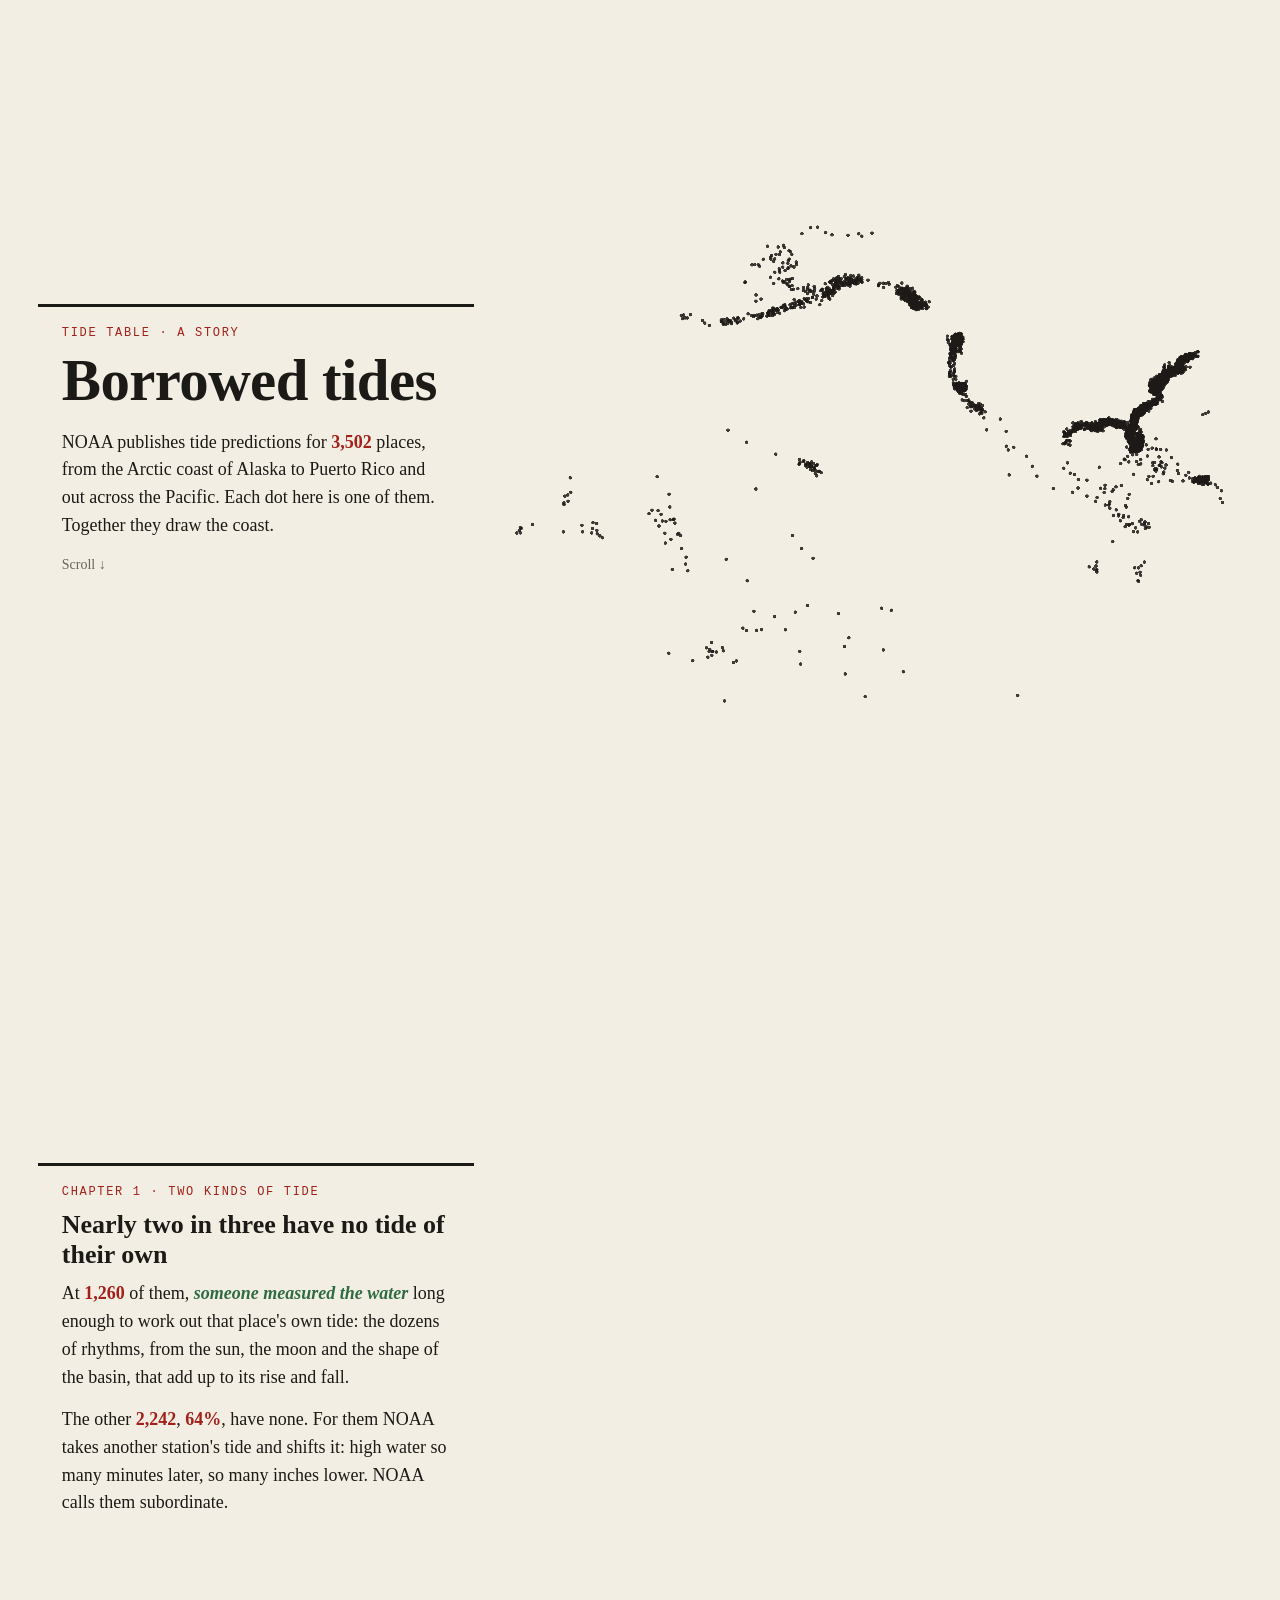
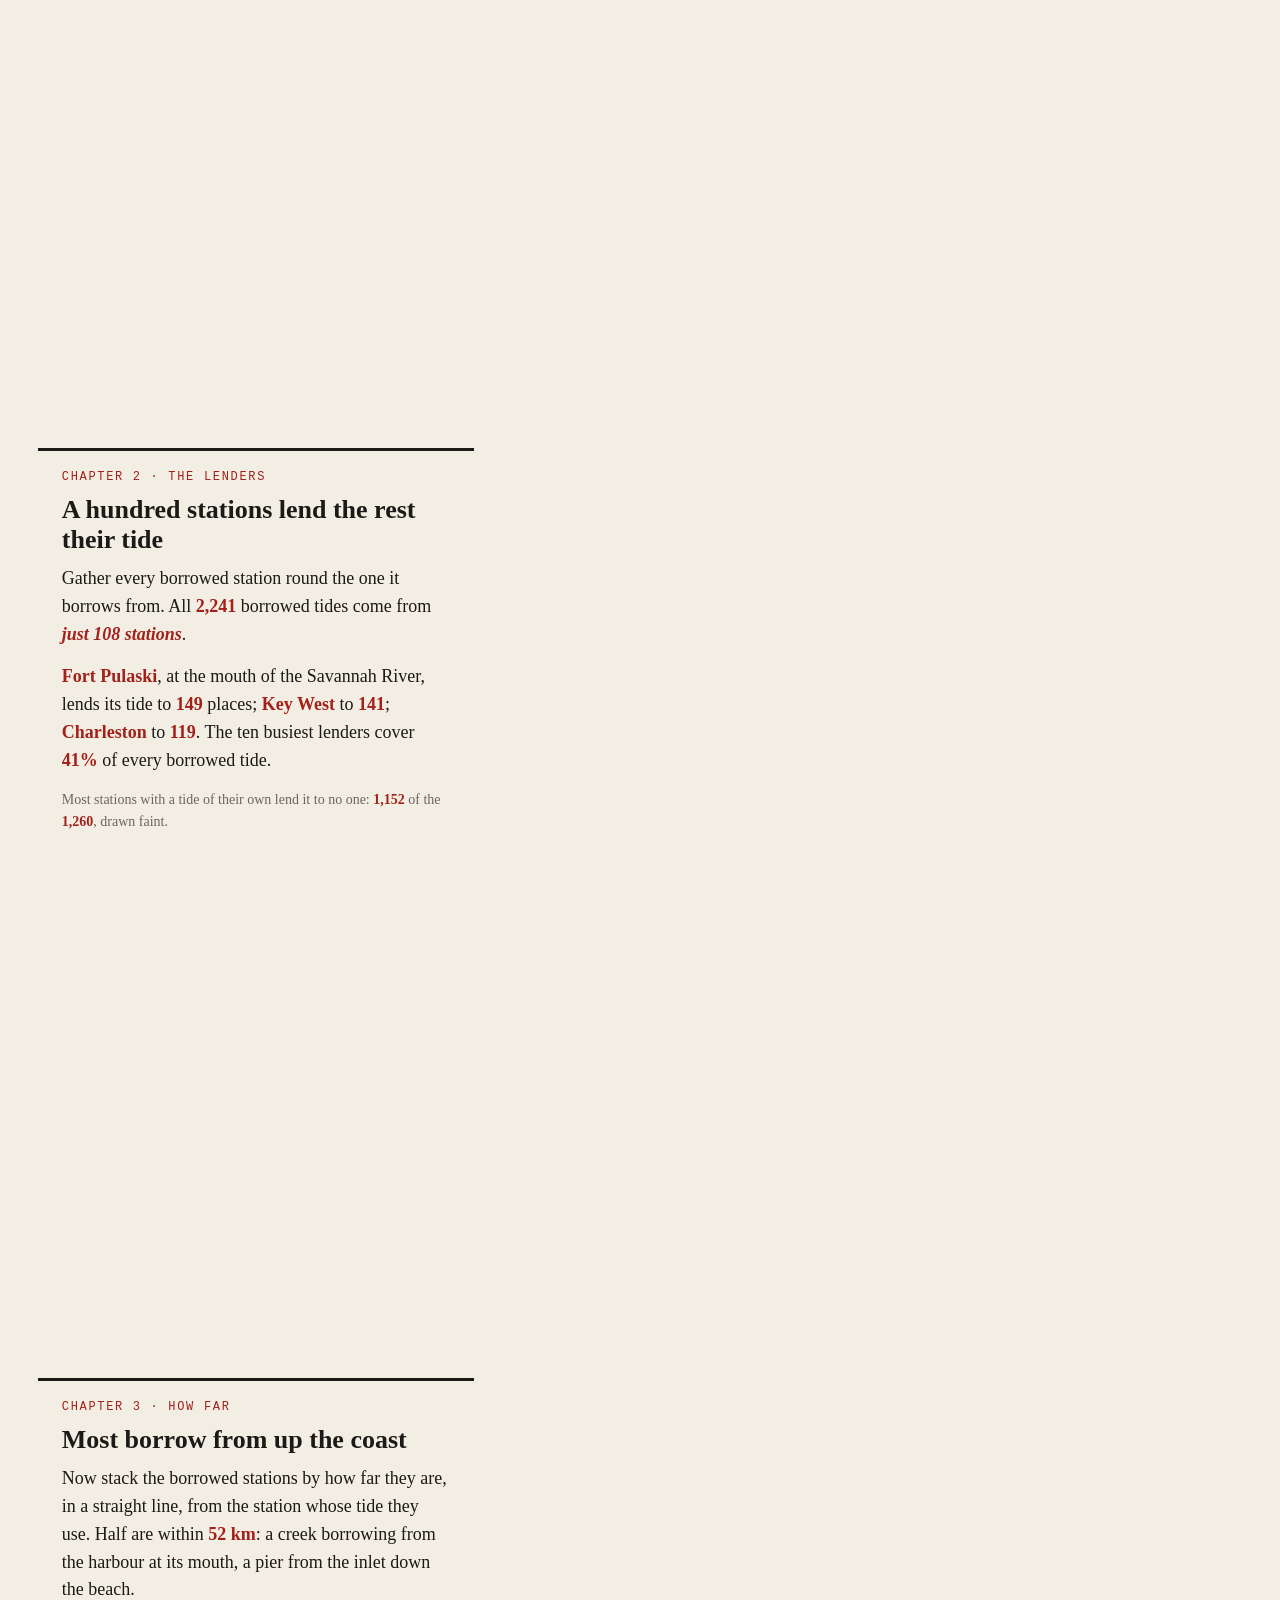
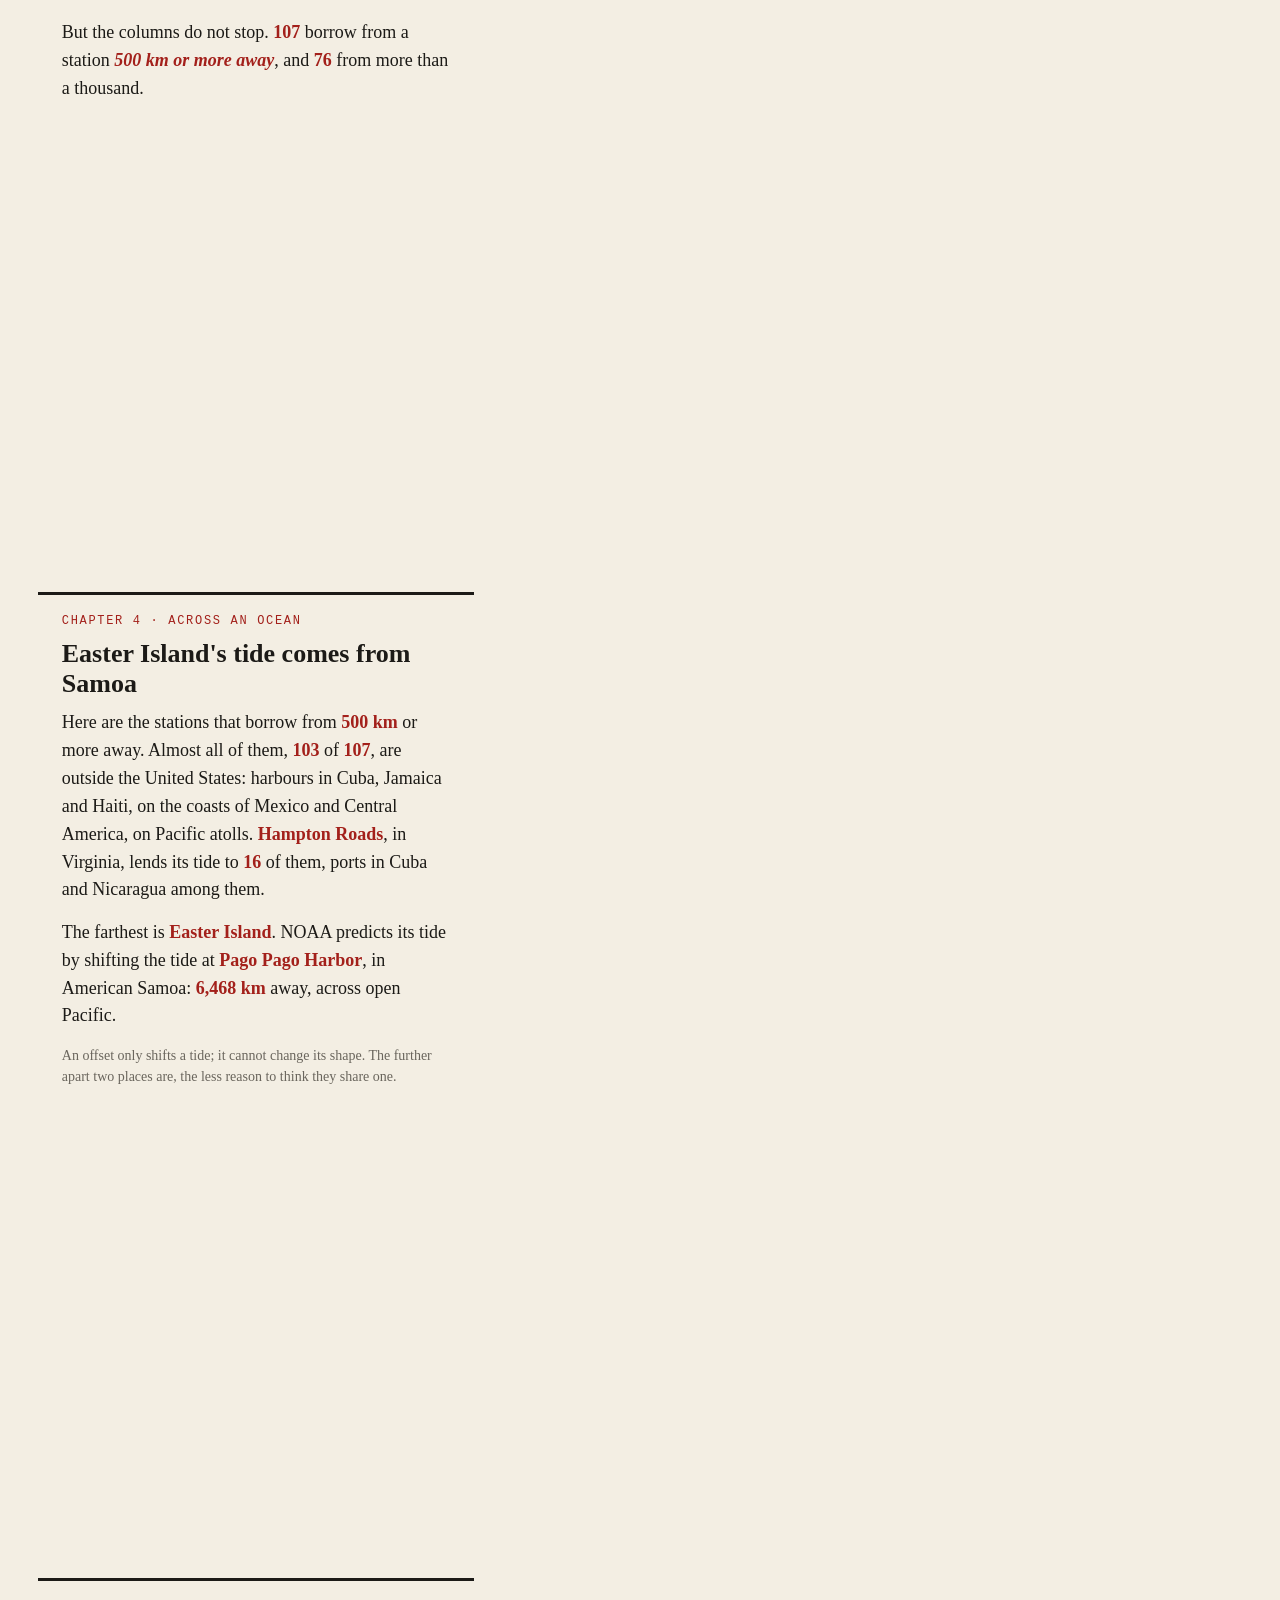
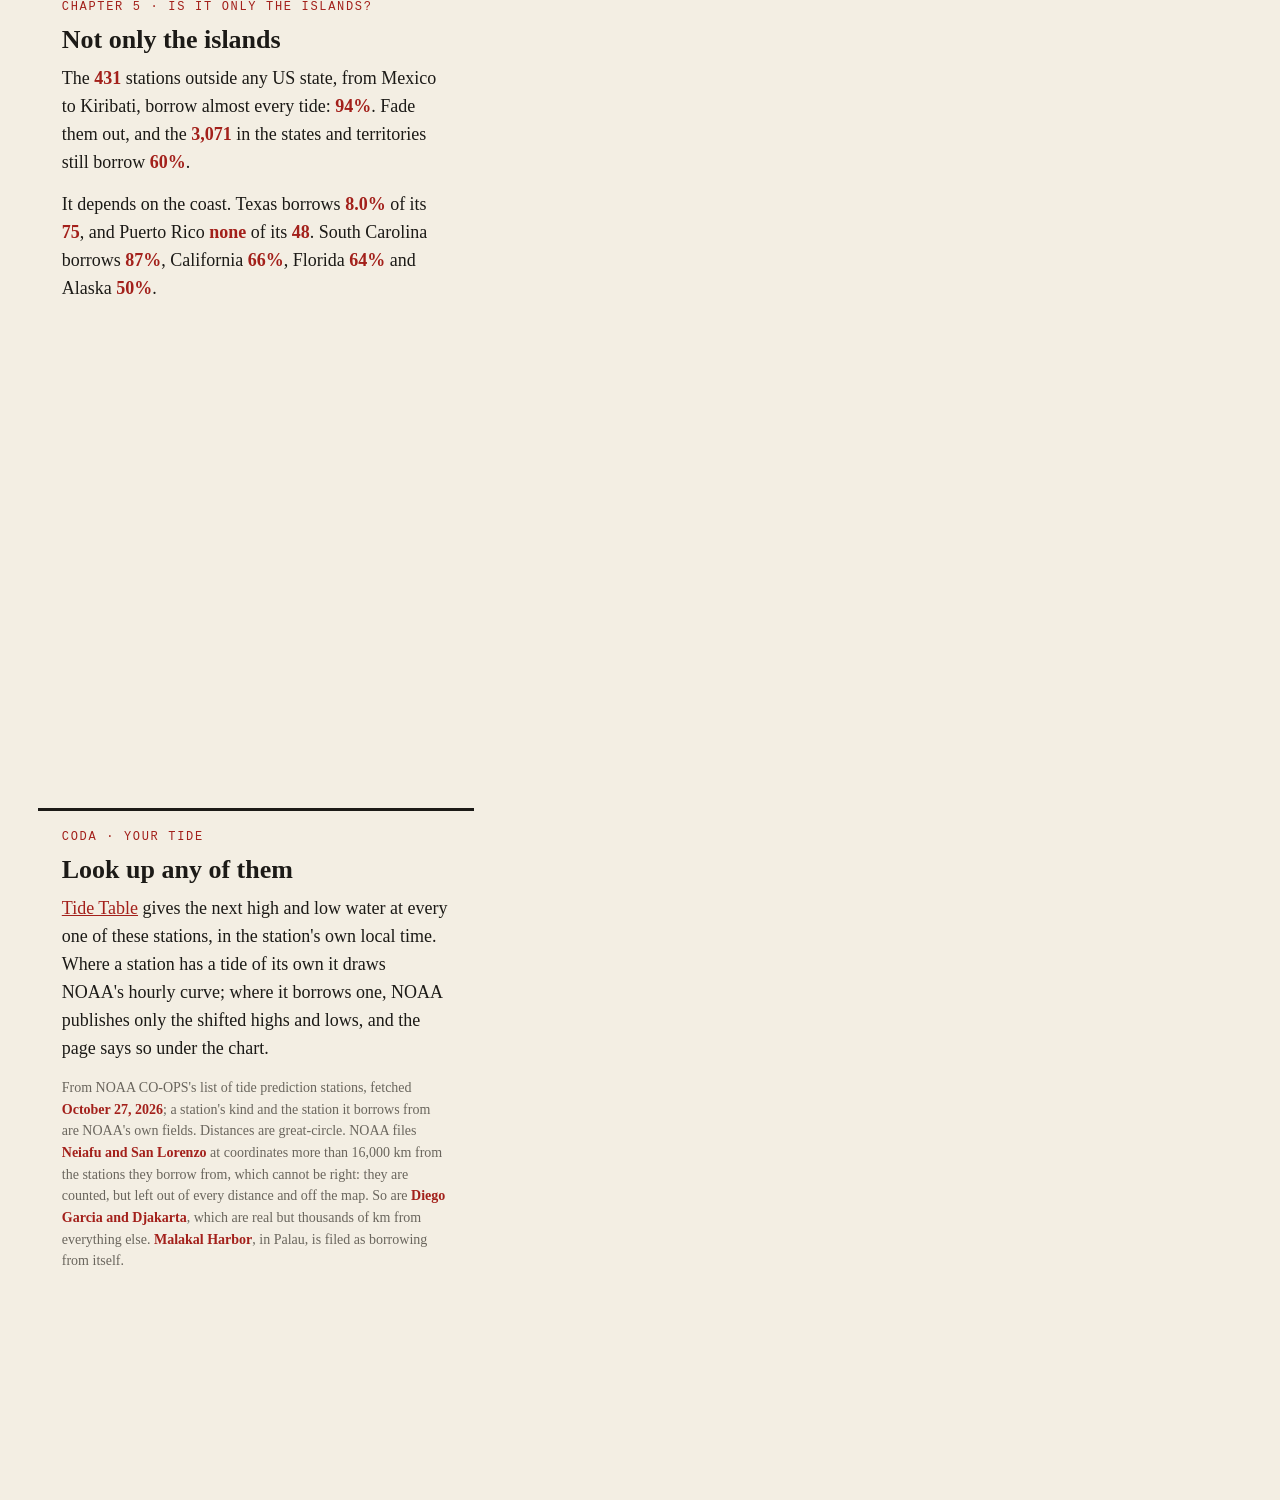
==== story/index.html @ a27103e4 "Update Tide Table 2026-11-16 🤖 Generated with [Claude Code](https://claude.com/claude-code)" ====
<!doctype html>
<html lang="en">
<head>
<meta charset="utf-8">
<meta name="viewport" content="width=device-width, initial-scale=1">
<title>Borrowed Tides · most of NOAA's tide tables are another place's tide, shifted</title>
<meta name="description" content="A scrolling story from NOAA's own station list: nearly two in three of the places NOAA predicts tides for have no tide of their own, and borrow one from just over a hundred stations, some of them an ocean away.">
<link rel="stylesheet" href="style.css">
</head>
<body>
<div id="plot" aria-hidden="true"><div id="axes"></div></div>
<canvas id="gl" aria-hidden="true"></canvas>
<p id="err" role="alert"></p>
<main>

<section class="step" data-kind="map"><div>
  <p class="kicker">Tide Table · a story</p>
  <h1>Borrowed tides</h1>
  <p>NOAA publishes tide predictions for <b data-fact="n"></b> places, from the Arctic
  coast of Alaska to Puerto Rico and out across the Pacific. Each dot here is one of them.
  Together they draw the coast.</p>
  <p class="small">Scroll ↓</p>
</div></section>

<section class="step" data-kind="kind"><div>
  <p class="kicker">Chapter 1 · Two kinds of tide</p>
  <h2>Nearly two in three have no tide of their own</h2>
  <p>At <b data-fact="ref"></b> of them, <span class="w own">someone measured the water</span>
  long enough to work out that place's own tide: the dozens of rhythms, from the sun, the
  moon and the shape of the basin, that add up to its rise and fall.</p>
  <p>The other <b data-fact="sub"></b>, <b data-fact="subshare"></b>, have none. For them
  NOAA takes another station's tide and shifts it: high water so many minutes later, so
  many inches lower. NOAA calls them subordinate.</p>
</div></section>

<section class="step" data-kind="lend"><div>
  <p class="kicker">Chapter 2 · The lenders</p>
  <h2>A hundred stations lend the rest their tide</h2>
  <p>Gather every borrowed station round the one it borrows from. All
  <b data-fact="lent"></b> borrowed tides come from <span class="w borrow">just
  <b data-fact="lenders"></b> stations</span>.</p>
  <p><b data-fact="topname:0"></b>, at the mouth of the Savannah River, lends its tide to
  <b data-fact="topn:0"></b> places; <b data-fact="topname:1"></b> to
  <b data-fact="topn:1"></b>; <b data-fact="topname:2"></b> to <b data-fact="topn:2"></b>.
  The ten busiest lenders cover <b data-fact="top10"></b> of every borrowed tide.</p>
  <p class="small">Most stations with a tide of their own lend it to no one:
  <b data-fact="idle"></b> of the <b data-fact="ref"></b>, drawn faint.</p>
</div></section>

<section class="step" data-kind="dist"><div>
  <p class="kicker">Chapter 3 · How far</p>
  <h2>Most borrow from up the coast</h2>
  <p>Now stack the borrowed stations by how far they are, in a straight line, from the
  station whose tide they use. Half are within <b data-fact="median"></b>: a creek borrowing
  from the harbour at its mouth, a pier from the inlet down the beach.</p>
  <p>But the columns do not stop. <b data-fact="far"></b> borrow from a station
  <span class="w borrow"><b data-fact="farkm"></b> or more away</span>, and
  <b data-fact="over1000"></b> from more than a thousand.</p>
</div></section>

<section class="step" data-kind="far"><div>
  <p class="kicker">Chapter 4 · Across an ocean</p>
  <h2>Easter Island's tide comes from Samoa</h2>
  <p>Here are the stations that borrow from <b data-fact="farkm"></b> or more away. Almost
  all of them, <b data-fact="farelse"></b> of <b data-fact="far"></b>, are outside the
  United States: harbours in Cuba, Jamaica and Haiti, on the coasts of Mexico and Central
  America, on Pacific atolls. <b data-fact="farlend:1"></b>, in Virginia, lends its tide to
  <b data-fact="farlendn:1"></b> of them, ports in Cuba and Nicaragua among them.</p>
  <p>The farthest is <b data-fact="farthest"></b>. NOAA predicts its tide by shifting the
  tide at <b data-fact="farfrom"></b>, in American Samoa: <b data-fact="farthestkm"></b>
  away, across open Pacific.</p>
  <p class="small">An offset only shifts a tide; it cannot change its shape. The further
  apart two places are, the less reason to think they share one.</p>
</div></section>

<section class="step" data-kind="us"><div>
  <p class="kicker">Chapter 5 · Is it only the islands?</p>
  <h2>Not only the islands</h2>
  <p>The <b data-fact="elsen"></b> stations outside any US state, from Mexico to Kiribati,
  borrow almost every tide: <b data-fact="elsesub"></b>. Fade them out, and the
  <b data-fact="usn"></b> in the states and territories still borrow
  <b data-fact="ussub"></b>.</p>
  <p>It depends on the coast. Texas borrows <b data-fact="state:TX"></b> of its
  <b data-fact="staten:TX"></b>, and Puerto Rico <b data-fact="state:PR"></b> of its
  <b data-fact="staten:PR"></b>. South Carolina borrows <b data-fact="state:SC"></b>,
  California <b data-fact="state:CA"></b>, Florida <b data-fact="state:FL"></b> and Alaska
  <b data-fact="state:AK"></b>.</p>
</div></section>

<section class="step" data-kind="map"><div>
  <p class="kicker">Coda · Your tide</p>
  <h2>Look up any of them</h2>
  <p><a href="../">Tide Table</a> gives the next high and low water at every one of these
  stations, in the station's own local time. Where a station has a tide of its own it draws
  NOAA's hourly curve; where it borrows one, NOAA publishes only the shifted highs and lows,
  and the page says so under the chart.</p>
  <p class="small">From NOAA CO-OPS's list of tide prediction stations, fetched
  <b data-fact="listed"></b>; a station's kind and the station it borrows from are NOAA's
  own fields. Distances are great-circle. NOAA files <b data-fact="bad"></b> at coordinates
  more than 16,000 km from the stations they borrow from, which cannot be right: they are
  counted, but left out of every distance and off the map. So are
  <b data-fact="offmap"></b>, which are real but thousands of km from everything else.
  <b data-fact="self"></b>, in Palau, is filed as borrowing from itself.</p>
</div></section>

</main>
<script type="module" src="story.js"></script>
</body>
</html>
---- story/style.css ----
:root { --paper: #f3eee3; --ink: #1c1a17; --mute: #6a655d; --red: #a3201b; --gold: #8a5e00; --green: #2f6b43; }
* { box-sizing: border-box; }
html { background: var(--paper); color: var(--ink); }
body { margin: 0; font: 18px/1.55 Georgia, 'Times New Roman', serif; }
#gl { position: fixed; inset: 0; pointer-events: none; z-index: 1; }
/* The plot box: the GL layer draws into this rectangle; the axes sit on it. */
#plot { position: fixed; z-index: 0; pointer-events: none;
  left: 40vw; right: 4vw; top: 14vh; bottom: 16vh; }
#axes { position: absolute; inset: 0; transition: opacity .15s; z-index: 2; }
#axes .tick { position: absolute; bottom: -1.9em; transform: translateX(-50%); white-space: nowrap;
  font: 12px/1 ui-monospace, Menlo, monospace; color: var(--mute); }
#axes .val { position: absolute; top: calc(10% - 1.6em); transform: translateX(-50%);
  font: 700 13px/1 ui-monospace, Menlo, monospace; color: var(--red); }
#axes .val.gold { color: var(--gold); }
#axes .val.ink { color: var(--ink); }
#axes .val.green { color: var(--green); }
#axes .val.two { top: calc(10% - 2.5em); text-align: center; line-height: 1.15; }
#axes .unit { position: absolute; right: 0; bottom: -3.6em; font: 12px/1 ui-monospace, Menlo, monospace; color: var(--mute); }
main { position: relative; z-index: 3; width: 34vw; margin-left: 3vw; }
.step { min-height: 100vh; display: flex; align-items: center; }
.step > div { background: rgba(243,238,227,.94); padding: 1.1em 1.3em; border-top: 3px solid var(--ink); }
h1 { font: 700 clamp(34px, 4.6vw, 64px)/1.02 Georgia, serif; margin: 0 0 .3em; letter-spacing: -.01em; }
h2 { font: 700 26px/1.15 Georgia, serif; margin: 0 0 .4em; }
.kicker { font: 12px/1 ui-monospace, Menlo, monospace; letter-spacing: .14em; text-transform: uppercase; color: var(--red); margin: 0 0 1em; }
p { margin: 0 0 .8em; }
p:last-child { margin-bottom: 0; }
b[data-fact] { color: var(--red); font-variant-numeric: tabular-nums; }
.w { font-style: italic; font-weight: 700; }
.own { color: var(--green); } .borrow { color: var(--red); }
.small { font-size: 14px; color: var(--mute); }
a { color: var(--red); }
#err { display: none; }
body.failed #err, body.nogl #err { display: block; position: fixed; z-index: 9; left: 40vw; top: 40vh; color: var(--red); }
body.nogl #err::before { content: 'This page draws its charts with WebGL, which this browser has turned off.'; }
@media (max-width: 760px) {
  body { font-size: 16px; }
  #plot { left: 5vw; right: 5vw; top: 7vh; bottom: 60vh; }
  #axes .unit { display: none; }
  main { width: auto; margin: 0 4vw; }
  .step { align-items: flex-end; padding-bottom: 6vh; min-height: 100vh; }
  #axes .tick { font-size: 9px; }
  #axes .val { font-size: 10px; }
}
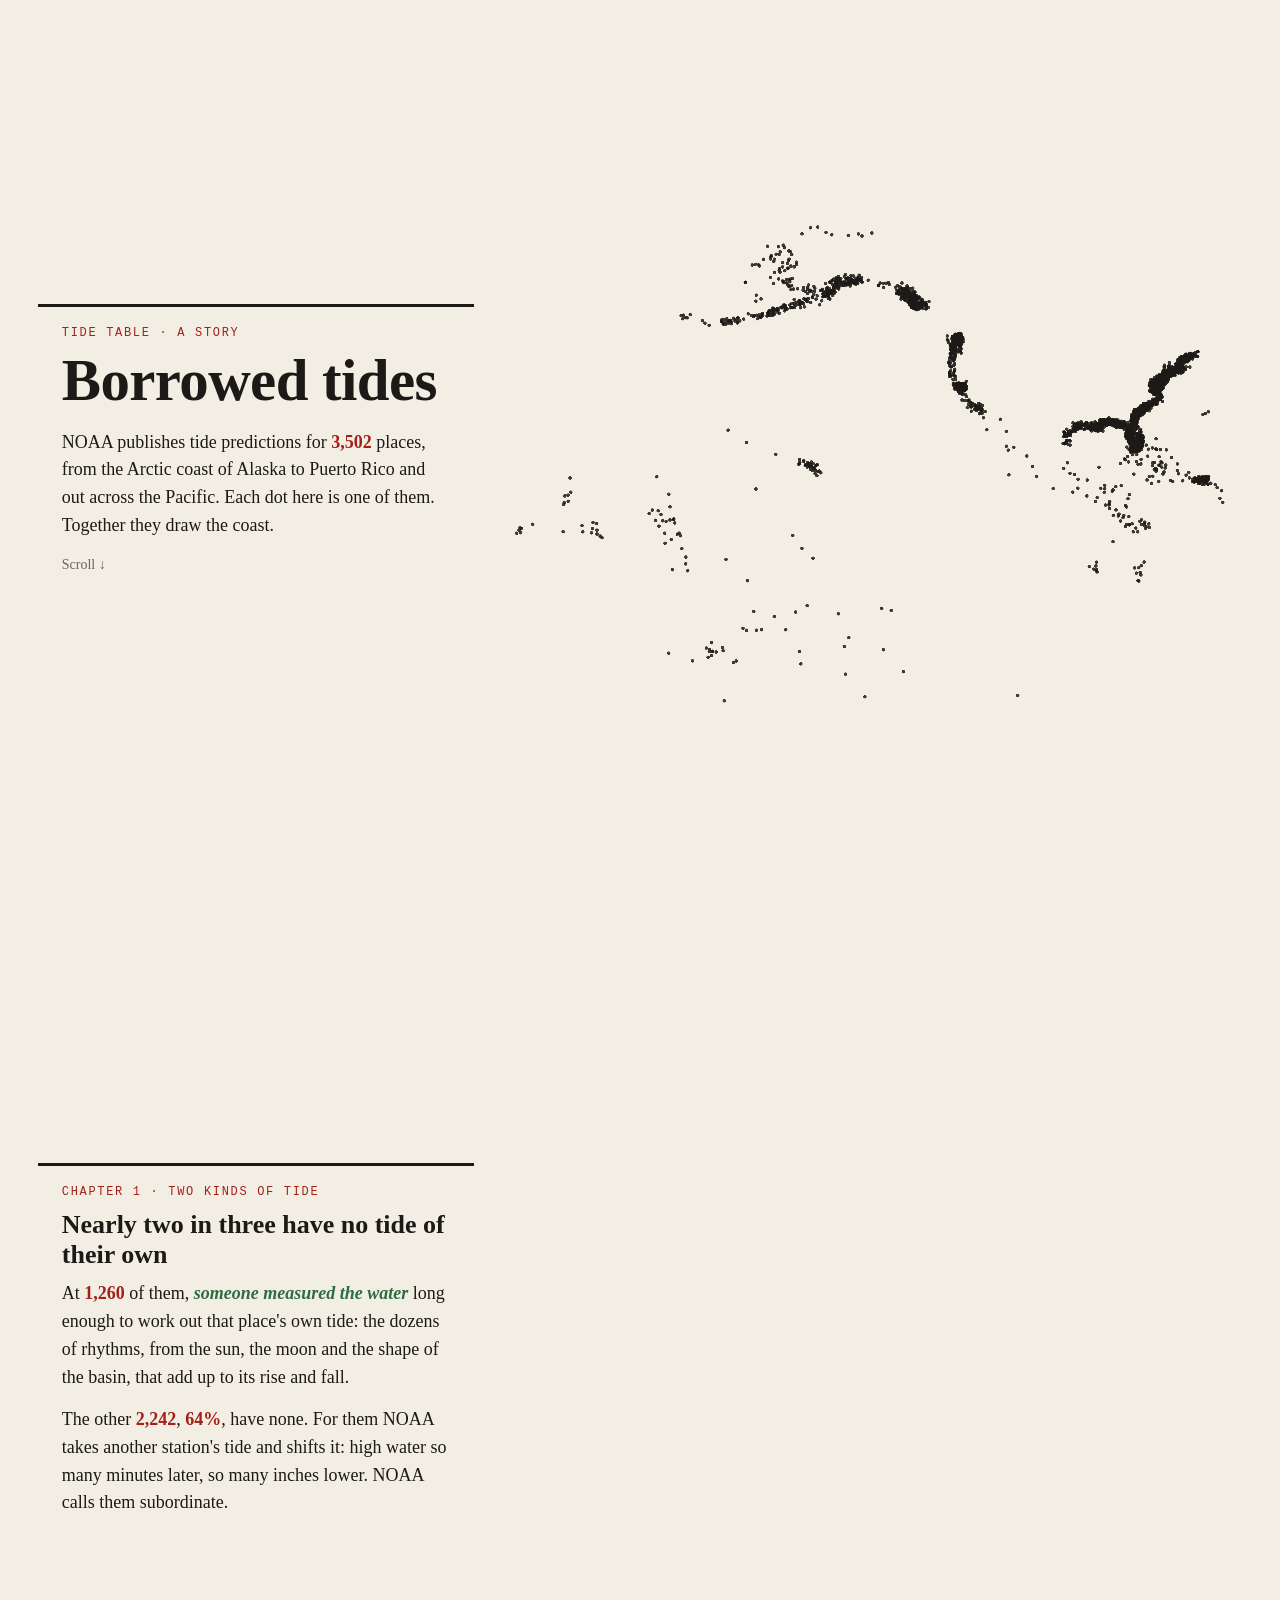
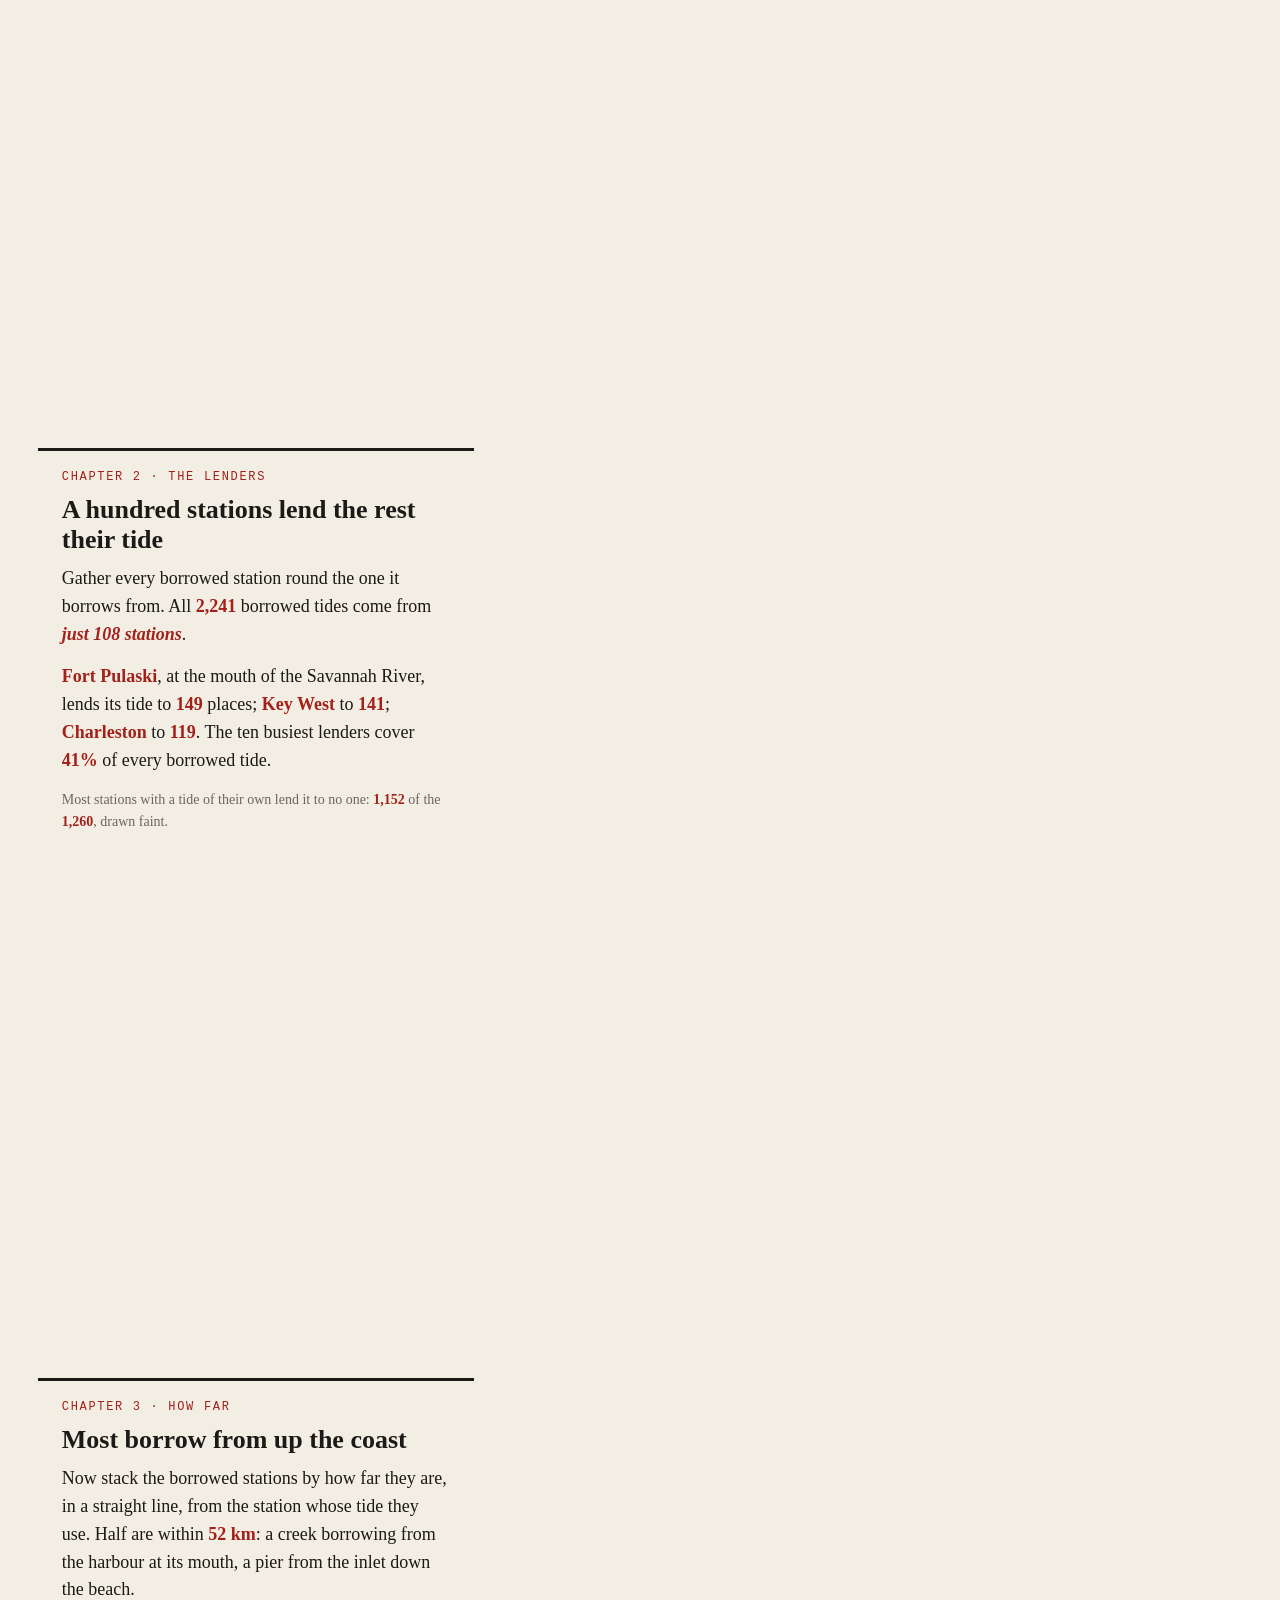
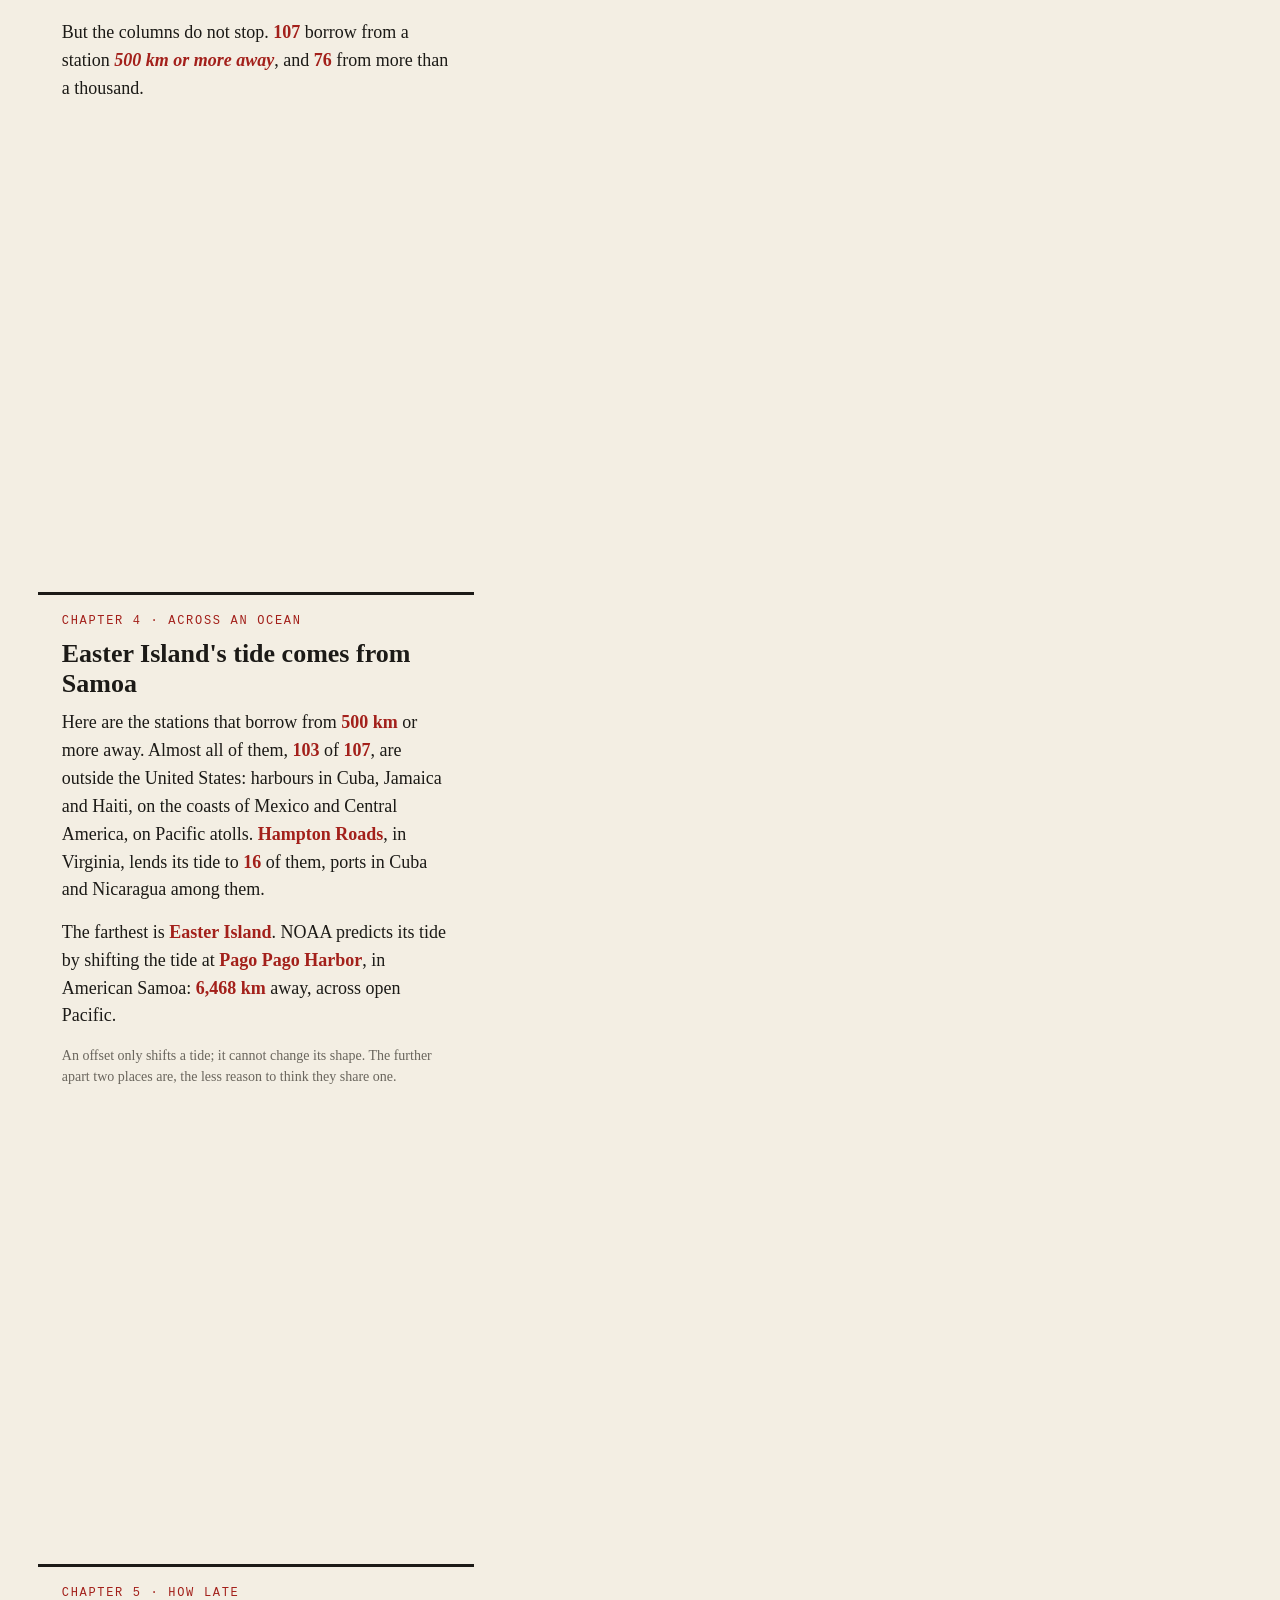
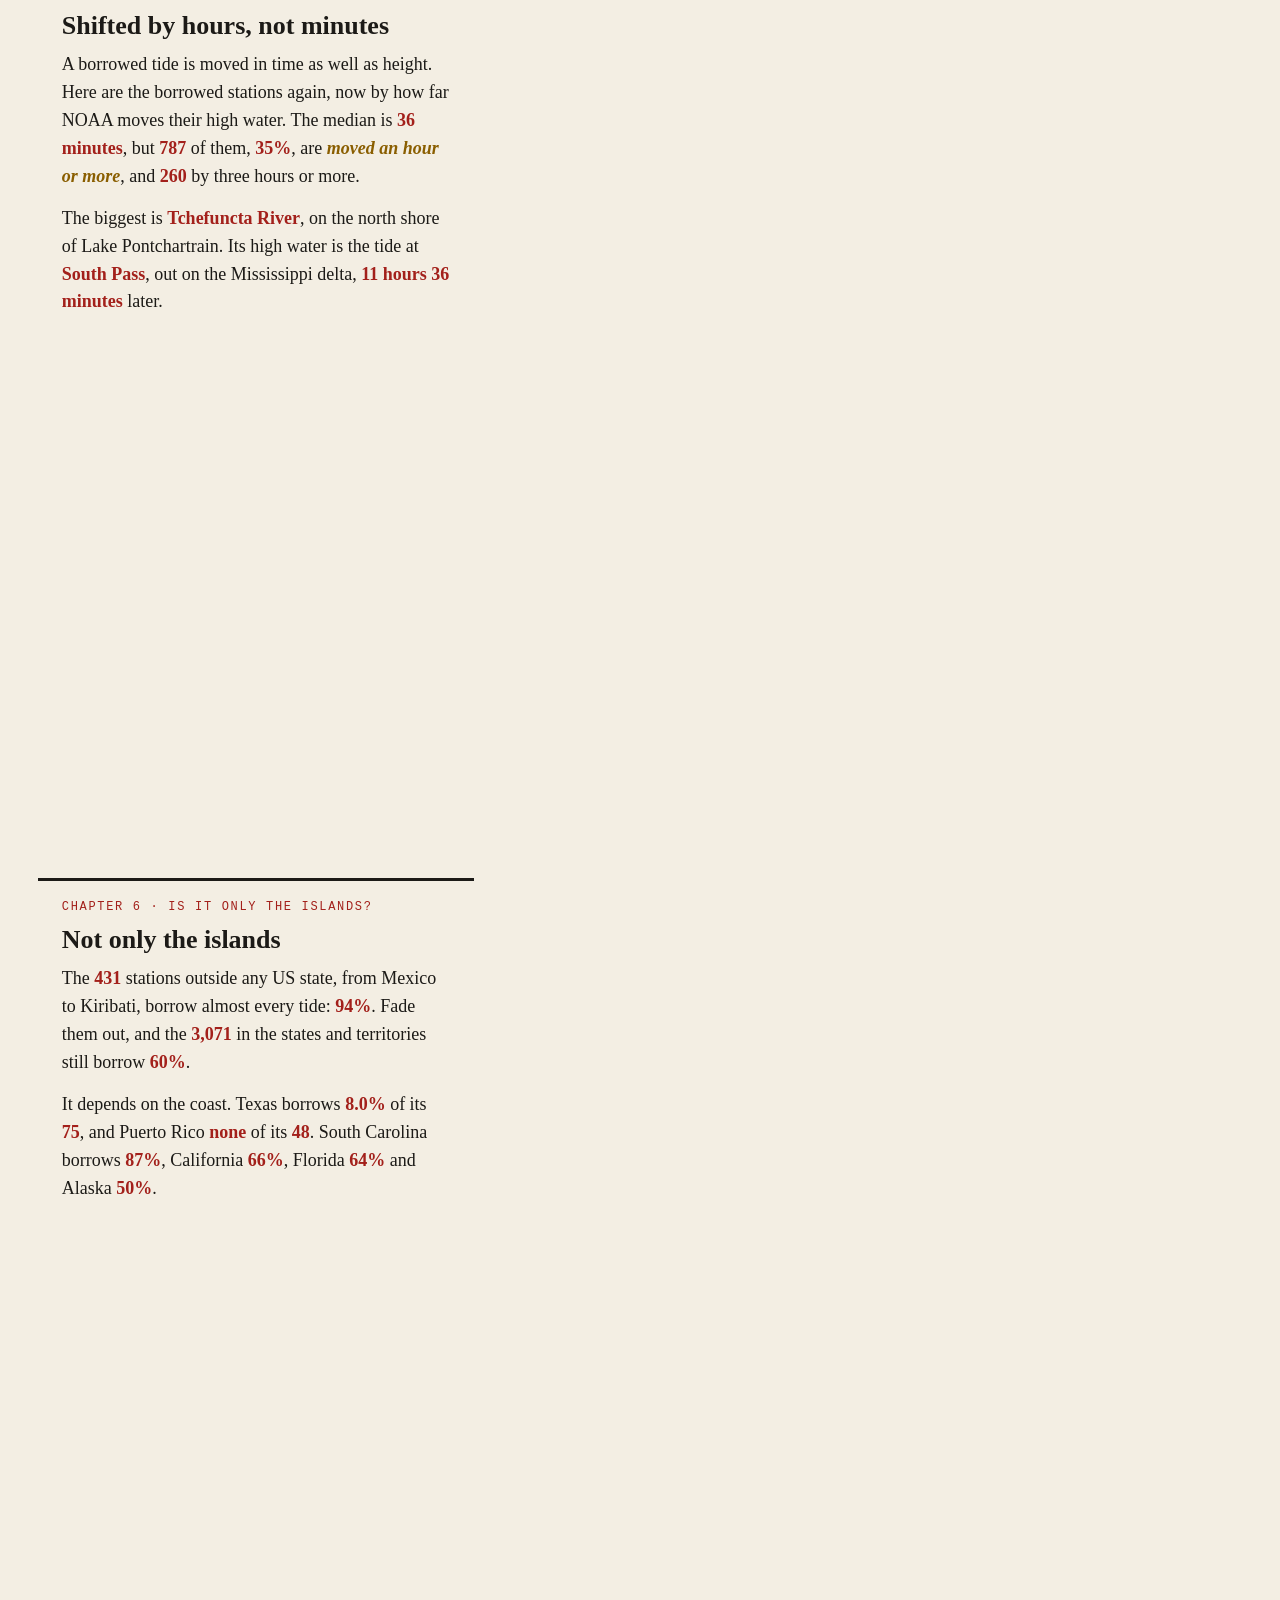
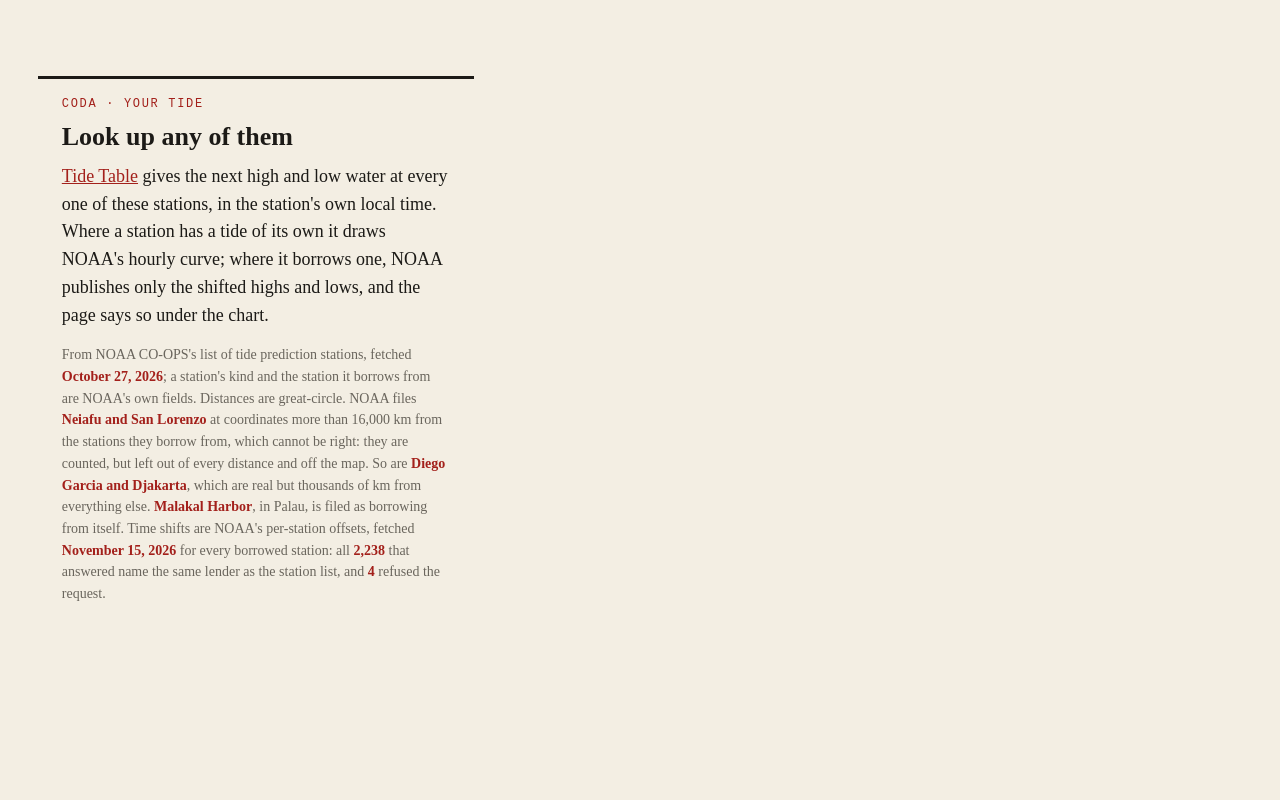
==== commit ac43d1e7: "Update Tide Table 2026-11-16 🤖 Generated with [Claude Code](https://claude.com/claude-code)" ====
--- a/story/index.html
+++ b/story/index.html
@@ -73,8 +73,21 @@
   apart two places are, the less reason to think they share one.</p>
 </div></section>
 
+<section class="step" data-kind="shift"><div>
+  <p class="kicker">Chapter 5 · How late</p>
+  <h2>Shifted by hours, not minutes</h2>
+  <p>A borrowed tide is moved in time as well as height. Here are the borrowed stations
+  again, now by how far NOAA moves their high water. The median is
+  <b data-fact="shiftmedian"></b>, but <b data-fact="shifthour"></b> of them,
+  <b data-fact="shifthourshare"></b>, are <span class="w late">moved an hour or more</span>,
+  and <b data-fact="shiftthree"></b> by three hours or more.</p>
+  <p>The biggest is <b data-fact="shiftmax"></b>, on the north shore of Lake Pontchartrain.
+  Its high water is the tide at <b data-fact="shiftmaxfrom"></b>, out on the Mississippi
+  delta, <b data-fact="shiftmaxhm"></b> later.</p>
+</div></section>
+
 <section class="step" data-kind="us"><div>
-  <p class="kicker">Chapter 5 · Is it only the islands?</p>
+  <p class="kicker">Chapter 6 · Is it only the islands?</p>
   <h2>Not only the islands</h2>
   <p>The <b data-fact="elsen"></b> stations outside any US state, from Mexico to Kiribati,
   borrow almost every tide: <b data-fact="elsesub"></b>. Fade them out, and the
@@ -100,7 +113,10 @@
   more than 16,000 km from the stations they borrow from, which cannot be right: they are
   counted, but left out of every distance and off the map. So are
   <b data-fact="offmap"></b>, which are real but thousands of km from everything else.
-  <b data-fact="self"></b>, in Palau, is filed as borrowing from itself.</p>
+  <b data-fact="self"></b>, in Palau, is filed as borrowing from itself. Time shifts are
+  NOAA's per-station offsets, fetched <b data-fact="shiftfetched"></b> for every borrowed
+  station: all <b data-fact="shiftn"></b> that answered name the same lender as the station
+  list, and <b data-fact="shiftmiss"></b> refused the request.</p>
 </div></section>
 
 </main>
--- a/story/style.css
+++ b/story/style.css
@@ -26,7 +26,7 @@
 p:last-child { margin-bottom: 0; }
 b[data-fact] { color: var(--red); font-variant-numeric: tabular-nums; }
 .w { font-style: italic; font-weight: 700; }
-.own { color: var(--green); } .borrow { color: var(--red); }
+.own { color: var(--green); } .borrow { color: var(--red); } .late { color: var(--gold); }
 .small { font-size: 14px; color: var(--mute); }
 a { color: var(--red); }
 #err { display: none; }
